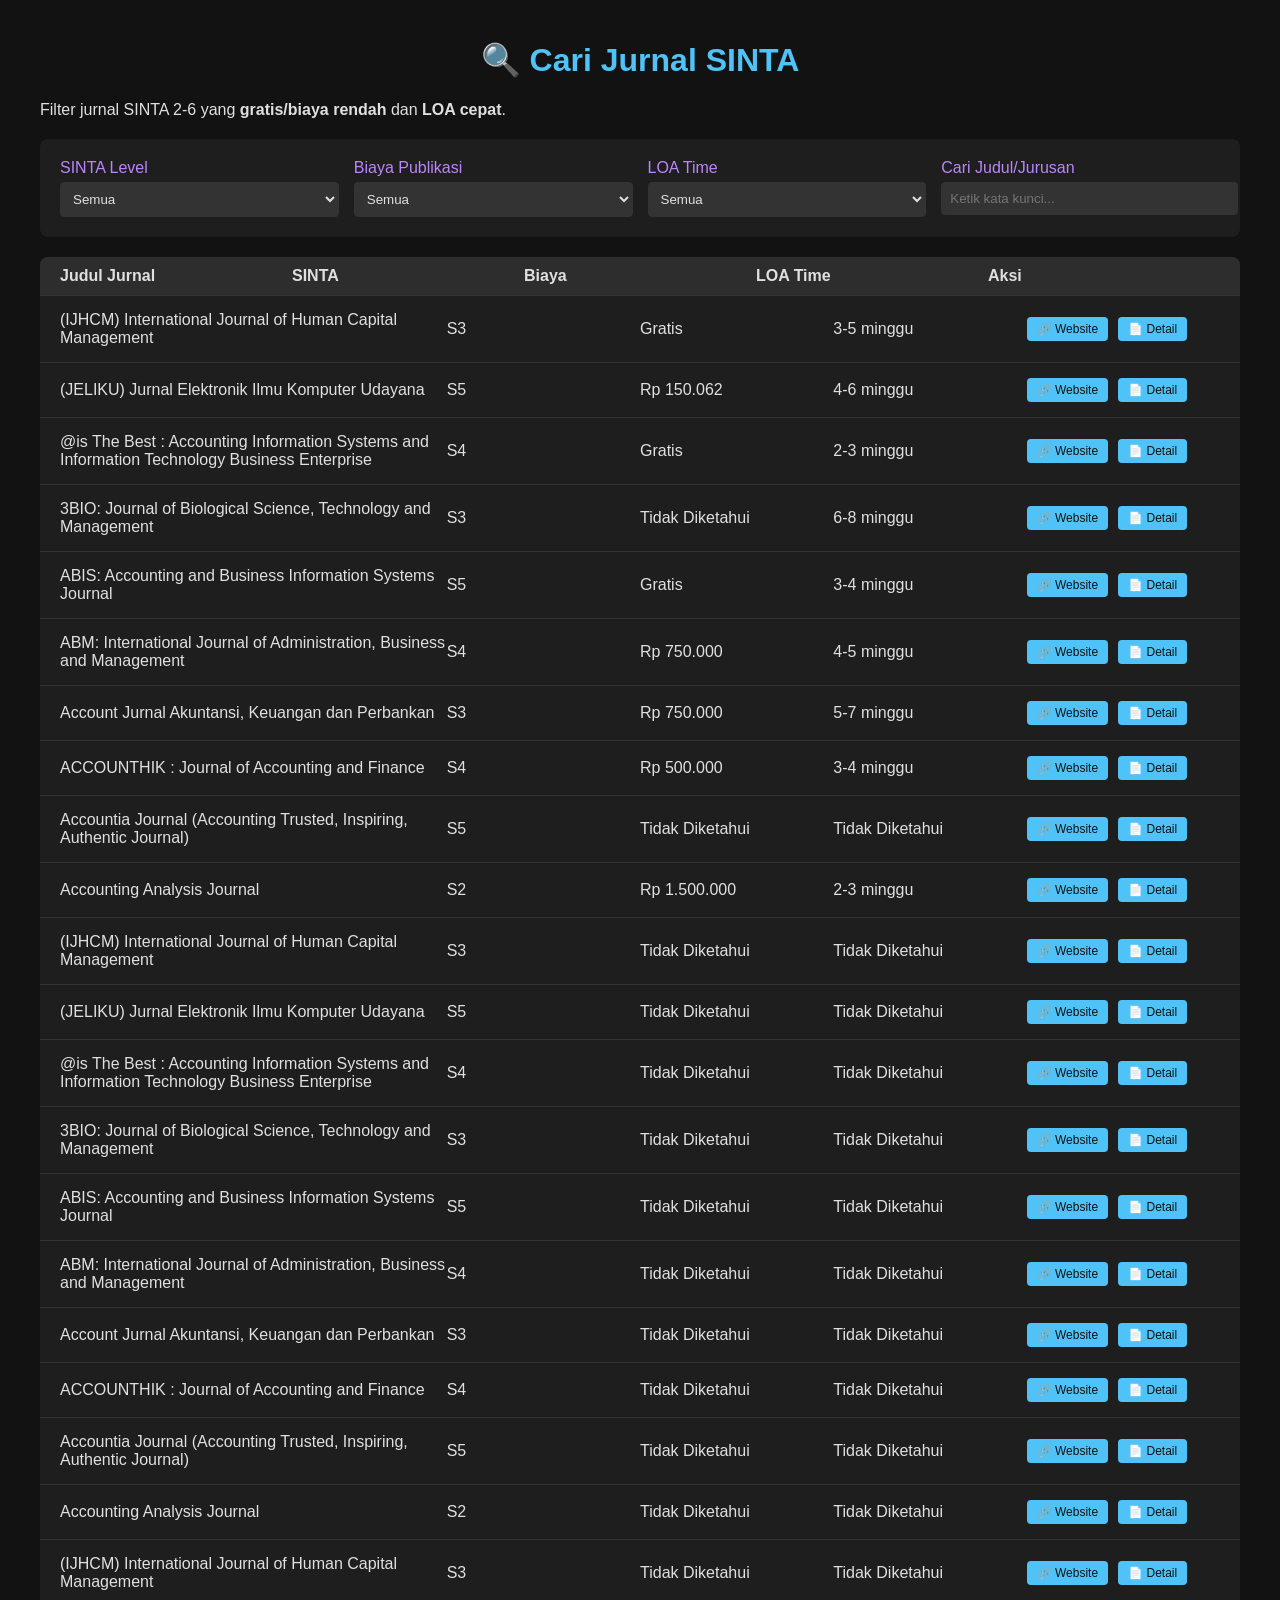
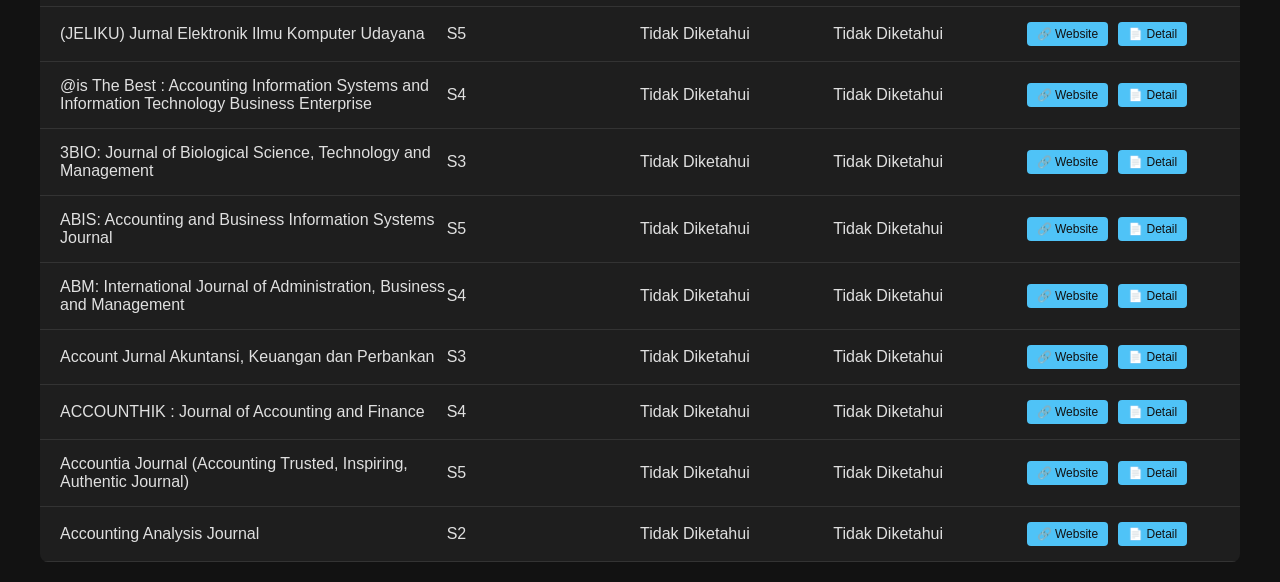
==== web/index.html @ e98270d3 "feat: initial commit sinta journal finder" ====
<!DOCTYPE html>
<html lang="en">
<head>
    <meta charset="UTF-8">
    <meta name="viewport" content="width=device-width, initial-scale=1.0">
    <title>SINTA Journal Finder</title>
    <link rel="stylesheet" href="style.css">
</head>
<body>
    <div class="container">
        <h1>🔍 Cari Jurnal SINTA</h1>
        <p>Filter jurnal SINTA 2-6 yang <strong>gratis/biaya rendah</strong> dan <strong>LOA cepat</strong>.</p>

        <div class="filters">
            <div class="filter-group">
                <label for="sinta-level">SINTA Level</label>
                <select id="sinta-level">
                    <option value="all">Semua</option>
                    <option value="S1">S1</option>
                    <option value="S2">S2</option>
                    <option value="S3">S3</option>
                    <option value="S4">S4</option>
                    <option value="S5">S5</option>
                    <option value="S6">S6</option>
                </select>
            </div>
            
            <div class="filter-group">
                <label for="apc">Biaya Publikasi</label>
                <select id="apc">
                    <option value="all">Semua</option>
                    <option value="Gratis">Gratis</option>
                    <option value="Rp 0 - Rp 500.000">Rp 0 - Rp 500.000</option>
                    <option value="Rp 500.000 - Rp 1.000.000">Rp 500.000 - Rp 1.000.000</option>
                </select>
            </div>
            
            <div class="filter-group">
                <label for="loa-time">LOA Time</label>
                <select id="loa-time">
                    <option value="all">Semua</option>
                    <option value="1-2 minggu">1-2 minggu</option>
                    <option value="2-4 minggu">2-4 minggu</option>
                    <option value="4-6 minggu">4-6 minggu</option>
                    <option value="6+ minggu">6+ minggu</option>
                </select>
            </div>
            
            <div class="filter-group">
                <label for="search">Cari Judul/Jurusan</label>
                <input type="text" id="search" placeholder="Ketik kata kunci...">
            </div>
        </div>

        <div class="results">
            <div class="result-header">
                <span>Judul Jurnal</span>
                <span>SINTA</span>
                <span>Biaya</span>
                <span>LOA Time</span>
                <span>Aksi</span>
            </div>
            <div id="journal-list"></div>
        </div>
    </div>

    <script src="script.js"></script>
</body>
</html>
---- web/style.css ----
/* Dark Theme */
body {
    font-family: 'Segoe UI', Tahoma, Geneva, Verdana, sans-serif;
    background-color: #121212;
    color: #e0e0e0;
    margin: 0;
    padding: 0;
}

.container {
    max-width: 1200px;
    margin: 0 auto;
    padding: 20px;
}

h1 {
    color: #4fc3f7;
    text-align: center;
}

.filters {
    display: flex;
    flex-wrap: wrap;
    gap: 15px;
    margin: 20px 0;
    background-color: #1e1e1e;
    padding: 20px;
    border-radius: 8px;
}

.filter-group {
    flex: 1;
    min-width: 200px;
}

.filter-group label {
    display: block;
    margin-bottom: 5px;
    color: #bb86fc;
}

.filter-group select, .filter-group input {
    width: 100%;
    padding: 8px;
    border-radius: 4px;
    border: 1px solid #333;
    background-color: #333;
    color: #e0e0e0;
}

.results {
    background-color: #1e1e1e;
    border-radius: 8px;
    overflow: hidden;
}

.result-header {
    display: flex;
    padding: 10px 20px;
    background-color: #2d2d2d;
    font-weight: bold;
    border-bottom: 1px solid #333;
}

.result-header span {
    flex: 1;
}

.journal-item {
    display: flex;
    padding: 15px 20px;
    border-bottom: 1px solid #333;
    align-items: center;
}

.journal-item:hover {
    background-color: #2d2d2d;
}

.journal-title {
    flex: 2;
    font-weight: 500;
}

.journal-sinta, .journal-apc, .journal-loa {
    flex: 1;
}

.journal-actions {
    flex: 1;
    display: flex;
    gap: 10px;
}

.btn {
    padding: 5px 10px;
    background-color: #4fc3f7;
    color: #121212;
    text-decoration: none;
    border-radius: 4px;
    font-size: 12px;
}

.btn:hover {
    background-color: #81d4fa;
}
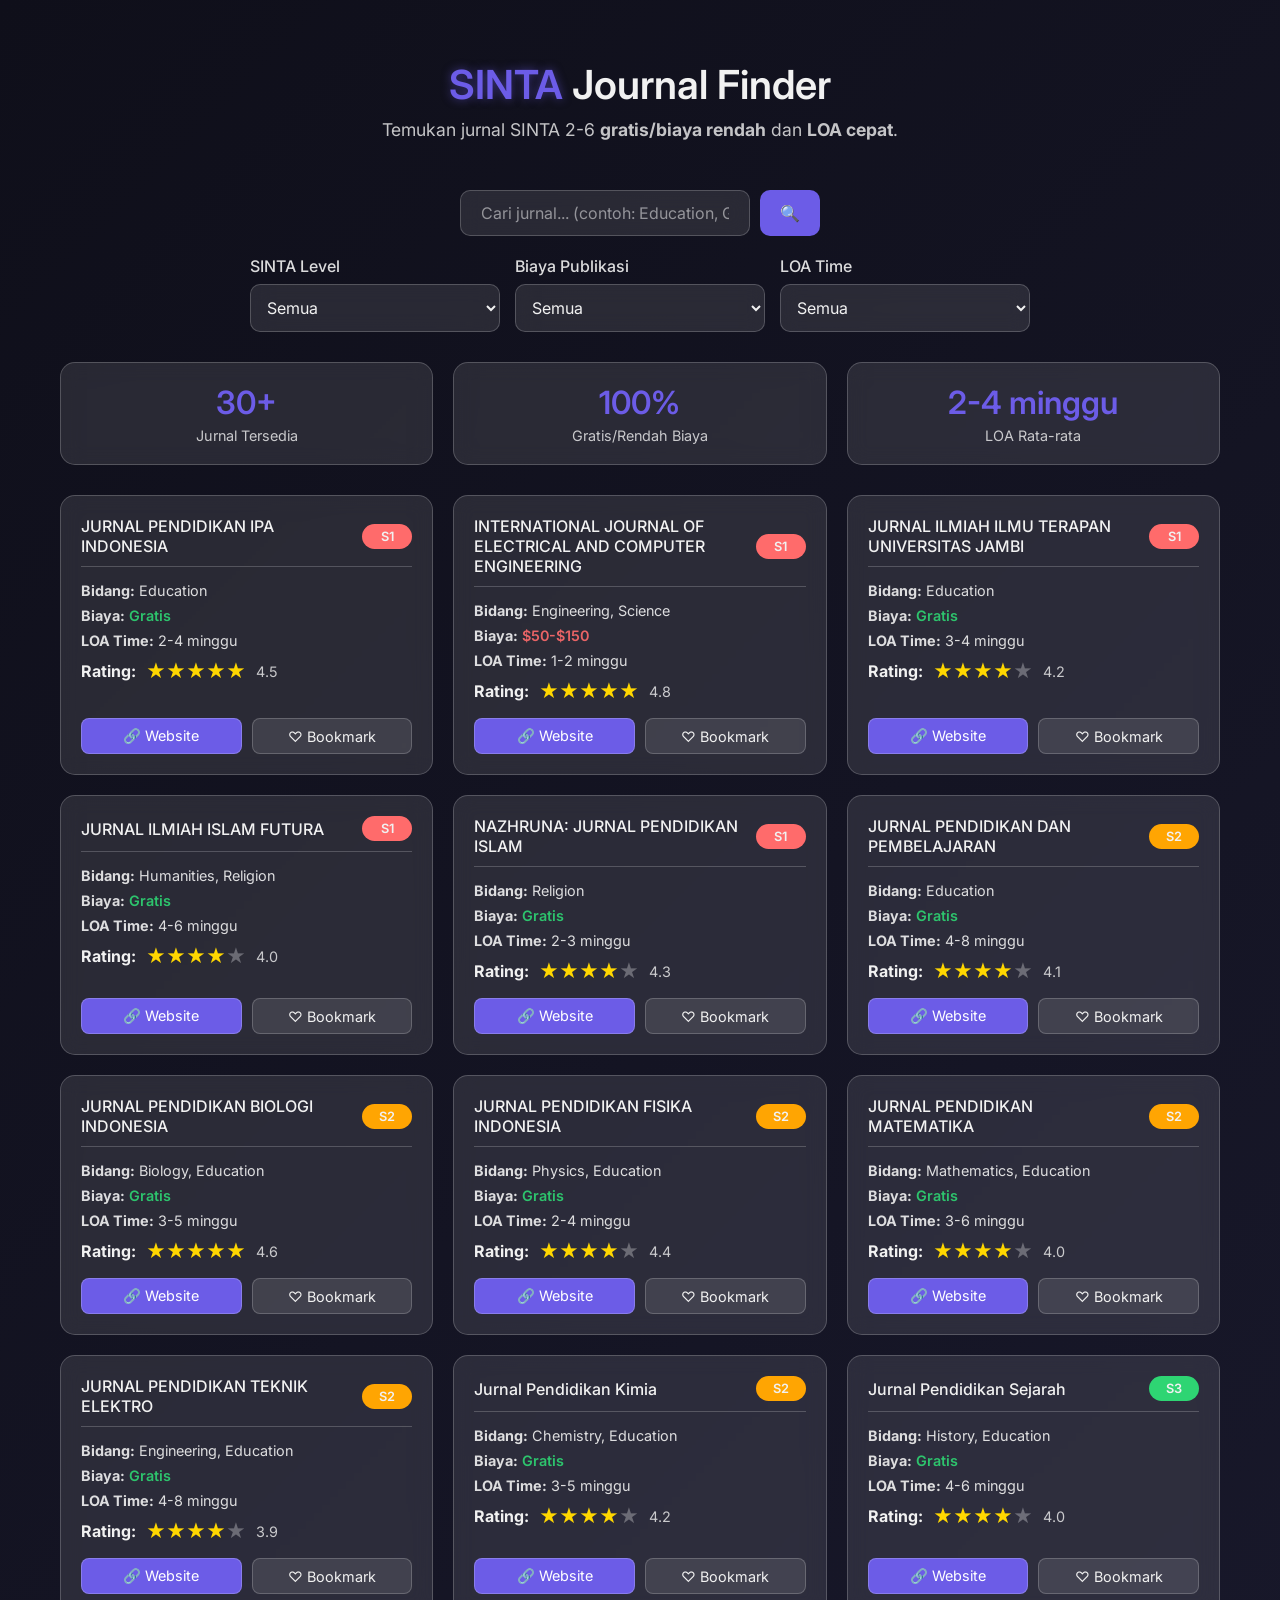
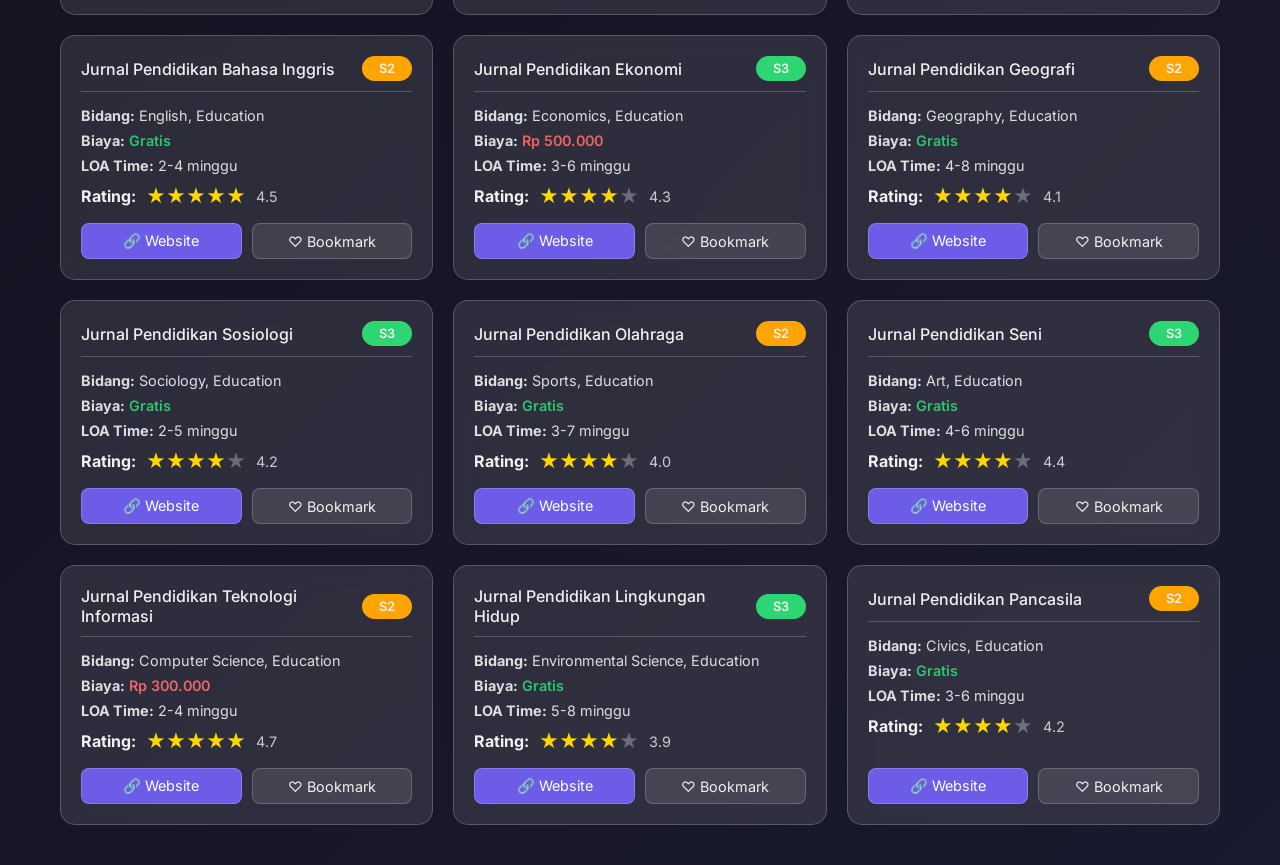
==== commit 6638ee64: "feat: tambah fitur bookmark, rating, dan 20 jurnal baru" ====
--- a/web/index.html
+++ b/web/index.html
@@ -4,64 +4,75 @@
     <meta charset="UTF-8">
     <meta name="viewport" content="width=device-width, initial-scale=1.0">
     <title>SINTA Journal Finder</title>
+    <link rel="stylesheet" href="https://fonts.googleapis.com/css2?family=Inter:wght@300;400;500;600&display=swap">
     <link rel="stylesheet" href="style.css">
 </head>
 <body>
     <div class="container">
-        <h1>🔍 Cari Jurnal SINTA</h1>
-        <p>Filter jurnal SINTA 2-6 yang <strong>gratis/biaya rendah</strong> dan <strong>LOA cepat</strong>.</p>
+        <header>
+            <h1><span class="highlight">SINTA</span> Journal Finder</h1>
+            <p>Temukan jurnal SINTA 2-6 <strong>gratis/biaya rendah</strong> dan <strong>LOA cepat</strong>.</p>
+        </header>
 
-        <div class="filters">
-            <div class="filter-group">
-                <label for="sinta-level">SINTA Level</label>
-                <select id="sinta-level">
-                    <option value="all">Semua</option>
-                    <option value="S1">S1</option>
-                    <option value="S2">S2</option>
-                    <option value="S3">S3</option>
-                    <option value="S4">S4</option>
-                    <option value="S5">S5</option>
-                    <option value="S6">S6</option>
-                </select>
+        <div class="search-filter">
+            <div class="search-box">
+                <input type="text" id="search" placeholder="Cari jurnal... (contoh: Education, Gratis)" />
+                <button id="search-btn">🔍</button>
             </div>
             
-            <div class="filter-group">
-                <label for="apc">Biaya Publikasi</label>
-                <select id="apc">
-                    <option value="all">Semua</option>
-                    <option value="Gratis">Gratis</option>
-                    <option value="Rp 0 - Rp 500.000">Rp 0 - Rp 500.000</option>
-                    <option value="Rp 500.000 - Rp 1.000.000">Rp 500.000 - Rp 1.000.000</option>
-                </select>
-            </div>
-            
-            <div class="filter-group">
-                <label for="loa-time">LOA Time</label>
-                <select id="loa-time">
-                    <option value="all">Semua</option>
-                    <option value="1-2 minggu">1-2 minggu</option>
-                    <option value="2-4 minggu">2-4 minggu</option>
-                    <option value="4-6 minggu">4-6 minggu</option>
-                    <option value="6+ minggu">6+ minggu</option>
-                </select>
-            </div>
-            
-            <div class="filter-group">
-                <label for="search">Cari Judul/Jurusan</label>
-                <input type="text" id="search" placeholder="Ketik kata kunci...">
+            <div class="filters">
+                <div class="filter-group">
+                    <label for="sinta-level">SINTA Level</label>
+                    <select id="sinta-level">
+                        <option value="all">Semua</option>
+                        <option value="S1">S1</option>
+                        <option value="S2">S2</option>
+                        <option value="S3">S3</option>
+                        <option value="S4">S4</option>
+                        <option value="S5">S5</option>
+                        <option value="S6">S6</option>
+                    </select>
+                </div>
+                
+                <div class="filter-group">
+                    <label for="apc">Biaya Publikasi</label>
+                    <select id="apc">
+                        <option value="all">Semua</option>
+                        <option value="Gratis">Gratis</option>
+                        <option value="Rp 0 - Rp 500.000">Rp 0 - Rp 500.000</option>
+                        <option value="Rp 500.000 - Rp 1.500.000">Rp 500.000 - Rp 1.500.000</option>
+                    </select>
+                </div>
+                
+                <div class="filter-group">
+                    <label for="loa-time">LOA Time</label>
+                    <select id="loa-time">
+                        <option value="all">Semua</option>
+                        <option value="1-2 minggu">1-2 minggu</option>
+                        <option value="2-4 minggu">2-4 minggu</option>
+                        <option value="4-6 minggu">4-6 minggu</option>
+                        <option value="6+ minggu">6+ minggu</option>
+                    </select>
+                </div>
             </div>
         </div>
 
-        <div class="results">
-            <div class="result-header">
-                <span>Judul Jurnal</span>
-                <span>SINTA</span>
-                <span>Biaya</span>
-                <span>LOA Time</span>
-                <span>Aksi</span>
+        <div class="stats">
+            <div class="stat-card">
+                <div class="stat-value">30+</div>
+                <div class="stat-label">Jurnal Tersedia</div>
             </div>
-            <div id="journal-list"></div>
+            <div class="stat-card">
+                <div class="stat-value">100%</div>
+                <div class="stat-label">Gratis/Rendah Biaya</div>
+            </div>
+            <div class="stat-card">
+                <div class="stat-value">2-4 minggu</div>
+                <div class="stat-label">LOA Rata-rata</div>
+            </div>
         </div>
+
+        <div class="journal-grid" id="journal-list"></div>
     </div>
 
     <script src="script.js"></script>
--- a/web/style.css
+++ b/web/style.css
@@ -1,10 +1,29 @@
-/* Dark Theme */
-body {
-    font-family: 'Segoe UI', Tahoma, Geneva, Verdana, sans-serif;
-    background-color: #121212;
-    color: #e0e0e0;
+/* Base Styles */
+:root {
+    --primary: #6c5ce7;
+    --primary-dark: #5649c0;
+    --secondary: #a29bfe;
+    --dark: #1a1a2e;
+    --darker: #16213e;
+    --light: #f1f1f1;
+    --glass: rgba(255, 255, 255, 0.1);
+    --glass-border: rgba(255, 255, 255, 0.2);
+    --shadow: 0 8px 32px rgba(0, 0, 0, 0.3);
+    --font: 'Inter', sans-serif;
+}
+
+* {
     margin: 0;
     padding: 0;
+    box-sizing: border-box;
+    font-family: var(--font);
+}
+
+body {
+    background: linear-gradient(135deg, #0f0f1a 0%, #1a1a2e 100%);
+    color: var(--light);
+    min-height: 100vh;
+    padding: 20px;
 }
 
 .container {
@@ -13,94 +32,328 @@
     padding: 20px;
 }
 
-h1 {
-    color: #4fc3f7;
+/* Header */
+header {
     text-align: center;
+    margin-bottom: 30px;
+    padding: 20px 0;
+}
+
+header h1 {
+    font-size: 2.5rem;
+    font-weight: 600;
+    margin-bottom: 10px;
+}
+
+header .highlight {
+    color: var(--primary);
+    text-shadow: 0 0 10px rgba(108, 92, 231, 0.5);
+}
+
+header p {
+    font-size: 1.1rem;
+    opacity: 0.8;
+    max-width: 600px;
+    margin: 0 auto;
+}
+
+/* Search & Filters */
+.search-filter {
+    display: flex;
+    flex-direction: column;
+    gap: 20px;
+    margin-bottom: 30px;
+}
+
+.search-box {
+    display: flex;
+    gap: 10px;
+    max-width: 600px;
+    margin: 0 auto;
+}
+
+.search-box input {
+    flex: 1;
+    padding: 12px 20px;
+    border: none;
+    border-radius: 10px;
+    background: var(--glass);
+    backdrop-filter: blur(10px);
+    color: var(--light);
+    font-size: 1rem;
+    outline: none;
+    border: 1px solid var(--glass-border);
+}
+
+.search-box input::placeholder {
+    color: rgba(255, 255, 255, 0.5);
+}
+
+.search-box button {
+    padding: 12px 20px;
+    border: none;
+    border-radius: 10px;
+    background: var(--primary);
+    color: white;
+    cursor: pointer;
+    font-size: 1rem;
+    transition: all 0.3s;
+}
+
+.search-box button:hover {
+    background: var(--primary-dark);
+    transform: translateY(-2px);
 }
 
 .filters {
     display: flex;
     flex-wrap: wrap;
     gap: 15px;
-    margin: 20px 0;
-    background-color: #1e1e1e;
-    padding: 20px;
-    border-radius: 8px;
+    justify-content: center;
 }
 
 .filter-group {
     flex: 1;
     min-width: 200px;
+    max-width: 250px;
 }
 
 .filter-group label {
     display: block;
+    margin-bottom: 8px;
+    font-weight: 500;
+    color: var(--light);
+    opacity: 0.9;
+}
+
+.filter-group select {
+    width: 100%;
+    padding: 12px;
+    border-radius: 10px;
+    border: 1px solid var(--glass-border);
+    background: var(--glass);
+    color: var(--light);
+    font-size: 1rem;
+    outline: none;
+    backdrop-filter: blur(10px);
+    cursor: pointer;
+    transition: all 0.3s;
+}
+
+.filter-group select:hover {
+    border-color: var(--primary);
+}
+
+/* Stats */
+.stats {
+    display: flex;
+    justify-content: center;
+    gap: 20px;
+    margin-bottom: 30px;
+    flex-wrap: wrap;
+}
+
+.stat-card {
+    background: var(--glass);
+    backdrop-filter: blur(10px);
+    border-radius: 15px;
+    padding: 20px;
+    text-align: center;
+    flex: 1;
+    min-width: 150px;
+    border: 1px solid var(--glass-border);
+    transition: all 0.3s;
+}
+
+.stat-card:hover {
+    transform: translateY(-5px);
+    box-shadow: var(--shadow);
+}
+
+.stat-value {
+    font-size: 2rem;
+    font-weight: 600;
+    color: var(--primary);
     margin-bottom: 5px;
-    color: #bb86fc;
-}
-
-.filter-group select, .filter-group input {
-    width: 100%;
-    padding: 8px;
-    border-radius: 4px;
-    border: 1px solid #333;
-    background-color: #333;
-    color: #e0e0e0;
-}
-
-.results {
-    background-color: #1e1e1e;
+}
+
+.stat-label {
+    font-size: 0.9rem;
+    opacity: 0.8;
+}
+
+/* Journal Grid */
+.journal-grid {
+    display: grid;
+    grid-template-columns: repeat(auto-fill, minmax(300px, 1fr));
+    gap: 20px;
+    margin-top: 20px;
+}
+/* Journal Card */
+.journal-card {
+    background: var(--glass);
+    backdrop-filter: blur(10px);
+    border-radius: 15px;
+    padding: 20px;
+    border: 1px solid var(--glass-border);
+    transition: all 0.3s;
+    display: flex;
+    flex-direction: column;
+    position: relative;
+}
+
+.journal-card:hover {
+    transform: translateY(-5px);
+    box-shadow: var(--shadow);
+    border-color: var(--primary);
+}
+
+.journal-header {
+    display: flex;
+    justify-content: space-between;
+    align-items: center;
+    margin-bottom: 15px;
+    border-bottom: 1px solid var(--glass-border);
+    padding-bottom: 10px;
+}
+
+.journal-header h3 {
+    font-size: 1rem;
+    font-weight: 500;
+    flex: 1;
+    margin-right: 10px;
+}
+
+.sinta-badge {
+    padding: 5px 10px;
+    border-radius: 20px;
+    font-size: 0.8rem;
+    font-weight: 600;
+    text-align: center;
+    min-width: 50px;
+}
+
+.sinta-S1 { background: #ff6b6b; }
+.sinta-S2 { background: #ffa502; }
+.sinta-S3 { background: #2ed573; }
+.sinta-S4 { background: #1e90ff; }
+.sinta-S5 { background: #a55eea; }
+.sinta-S6 { background: #fd79a8; }
+
+.journal-body {
+    flex: 1;
+    margin-bottom: 15px;
+}
+
+.journal-body p {
+    margin-bottom: 8px;
+    font-size: 0.9rem;
+    opacity: 0.9;
+}
+
+.apc-free {
+    color: #2ed573;
+    font-weight: 600;
+}
+
+.apc-paid {
+    color: #ff6b6b;
+    font-weight: 600;
+}
+
+/* Rating */
+.rating-container {
+    display: flex;
+    align-items: center;
+    margin-top: 10px;
+}
+
+.stars {
+    display: inline-flex;
+    margin: 0 10px;
+    cursor: pointer;
+}
+
+.star {
+    font-size: 1.2rem;
+    color: rgba(255, 255, 255, 0.3);
+    transition: color 0.2s;
+}
+
+.star.filled {
+    color: #ffd700;
+}
+
+.star:hover {
+    color: #ffd700;
+}
+
+.rating-value {
+    font-size: 0.9rem;
+    opacity: 0.8;
+}
+
+/* Bookmark */
+.journal-footer {
+    display: flex;
+    gap: 10px;
+    margin-top: auto;
+}
+
+.btn {
+    flex: 1;
+    padding: 8px 12px;
     border-radius: 8px;
-    overflow: hidden;
-}
-
-.result-header {
-    display: flex;
-    padding: 10px 20px;
-    background-color: #2d2d2d;
-    font-weight: bold;
-    border-bottom: 1px solid #333;
-}
-
-.result-header span {
-    flex: 1;
-}
-
-.journal-item {
-    display: flex;
-    padding: 15px 20px;
-    border-bottom: 1px solid #333;
+    text-align: center;
+    text-decoration: none;
+    font-size: 0.9rem;
+    transition: all 0.3s;
+    cursor: pointer;
+    border: 1px solid var(--glass-border);
+}
+
+.btn:hover {
+    transform: translateY(-2px);
+}
+
+.btn:first-child {
+    background: var(--primary);
+    color: white;
+}
+
+.favorite {
+    background: rgba(255, 255, 255, 0.1);
+    color: var(--light);
+    display: flex;
     align-items: center;
-}
-
-.journal-item:hover {
-    background-color: #2d2d2d;
-}
-
-.journal-title {
-    flex: 2;
-    font-weight: 500;
-}
-
-.journal-sinta, .journal-apc, .journal-loa {
-    flex: 1;
-}
-
-.journal-actions {
-    flex: 1;
-    display: flex;
-    gap: 10px;
-}
-
-.btn {
-    padding: 5px 10px;
-    background-color: #4fc3f7;
-    color: #121212;
-    text-decoration: none;
-    border-radius: 4px;
-    font-size: 12px;
-}
-
-.btn:hover {
-    background-color: #81d4fa;
+    justify-content: center;
+    gap: 5px;
+}
+
+.favorite.bookmarked {
+    background: #ff6b6b;
+    color: white;
+}
+
+.favorite:hover {
+    background: rgba(255, 107, 107, 0.3);
+}
+
+.favorite.bookmarked:hover {
+    background: #ff5252;
+}
+
+/* Responsive */
+@media (max-width: 768px) {
+    .journal-grid {
+        grid-template-columns: 1fr;
+    }
+    
+    .filters {
+        flex-direction: column;
+    }
+    
+    .filter-group {
+        max-width: 100%;
+    }
 }
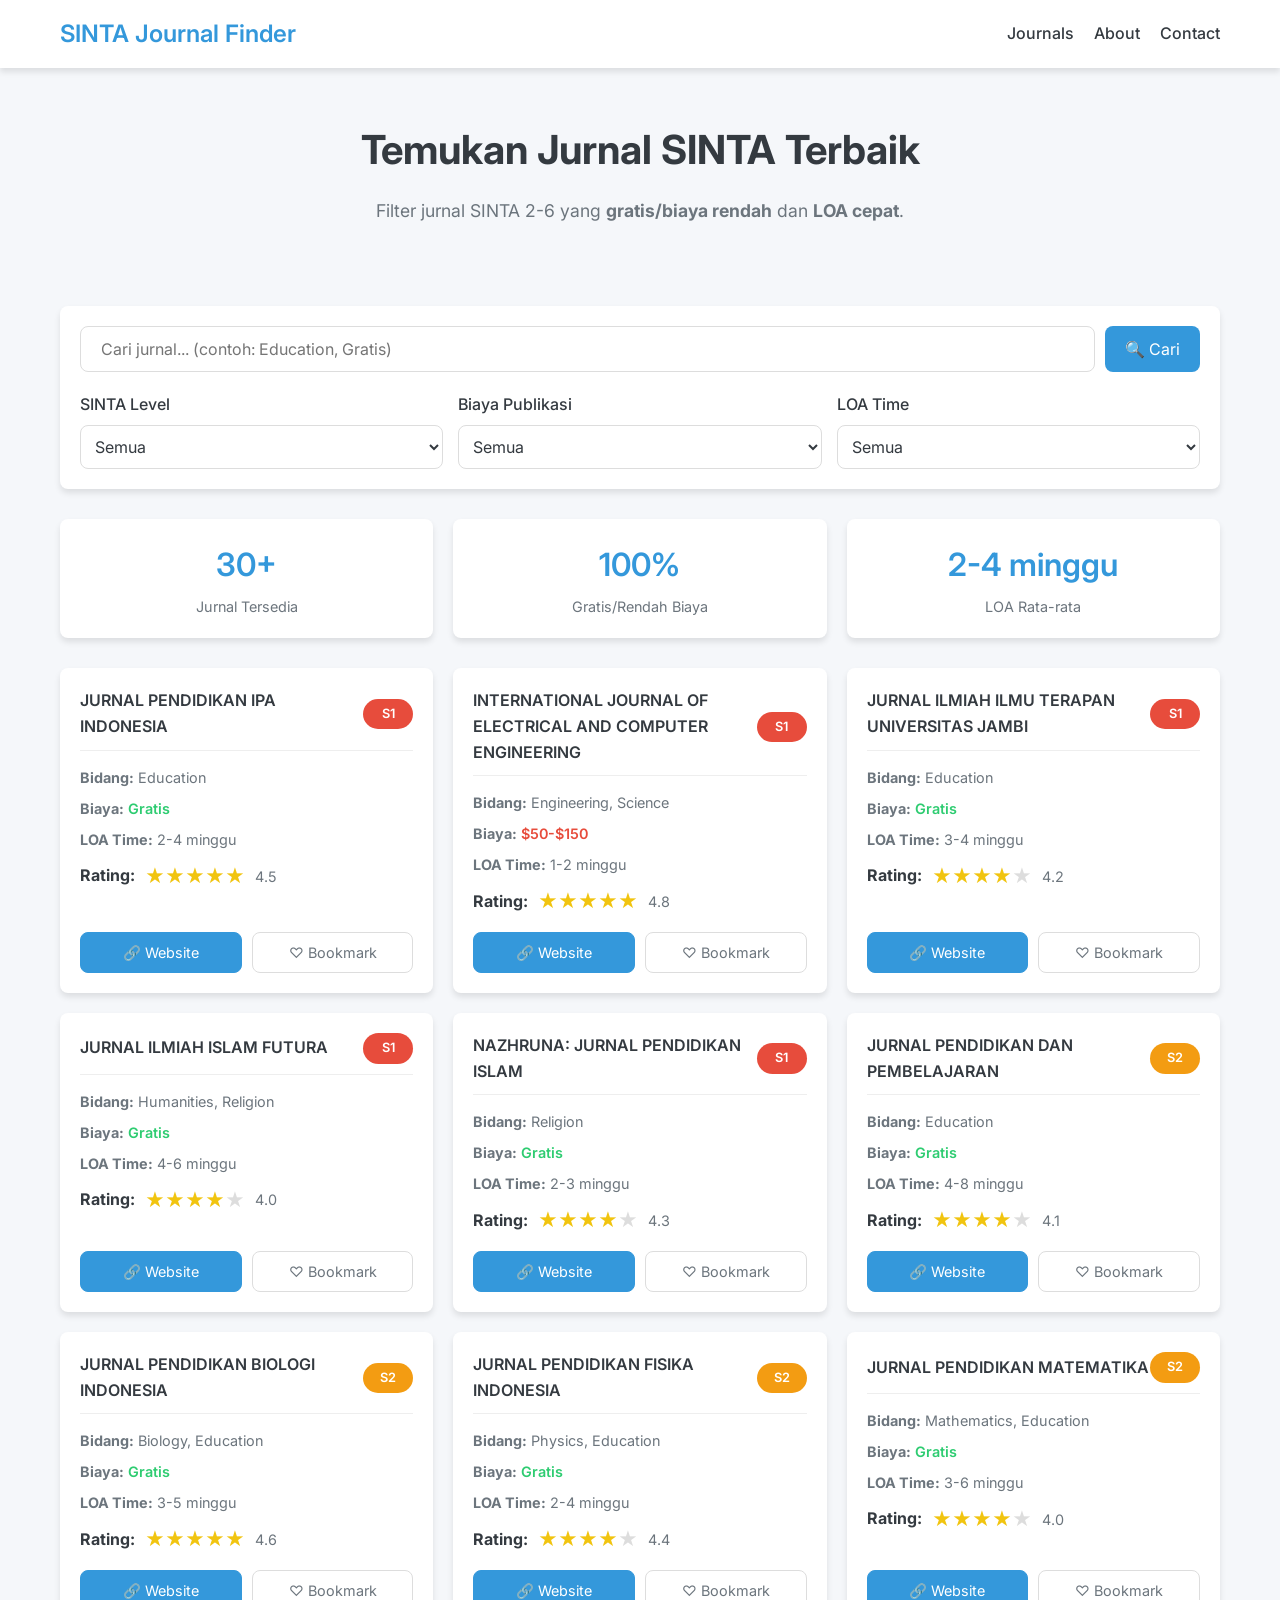
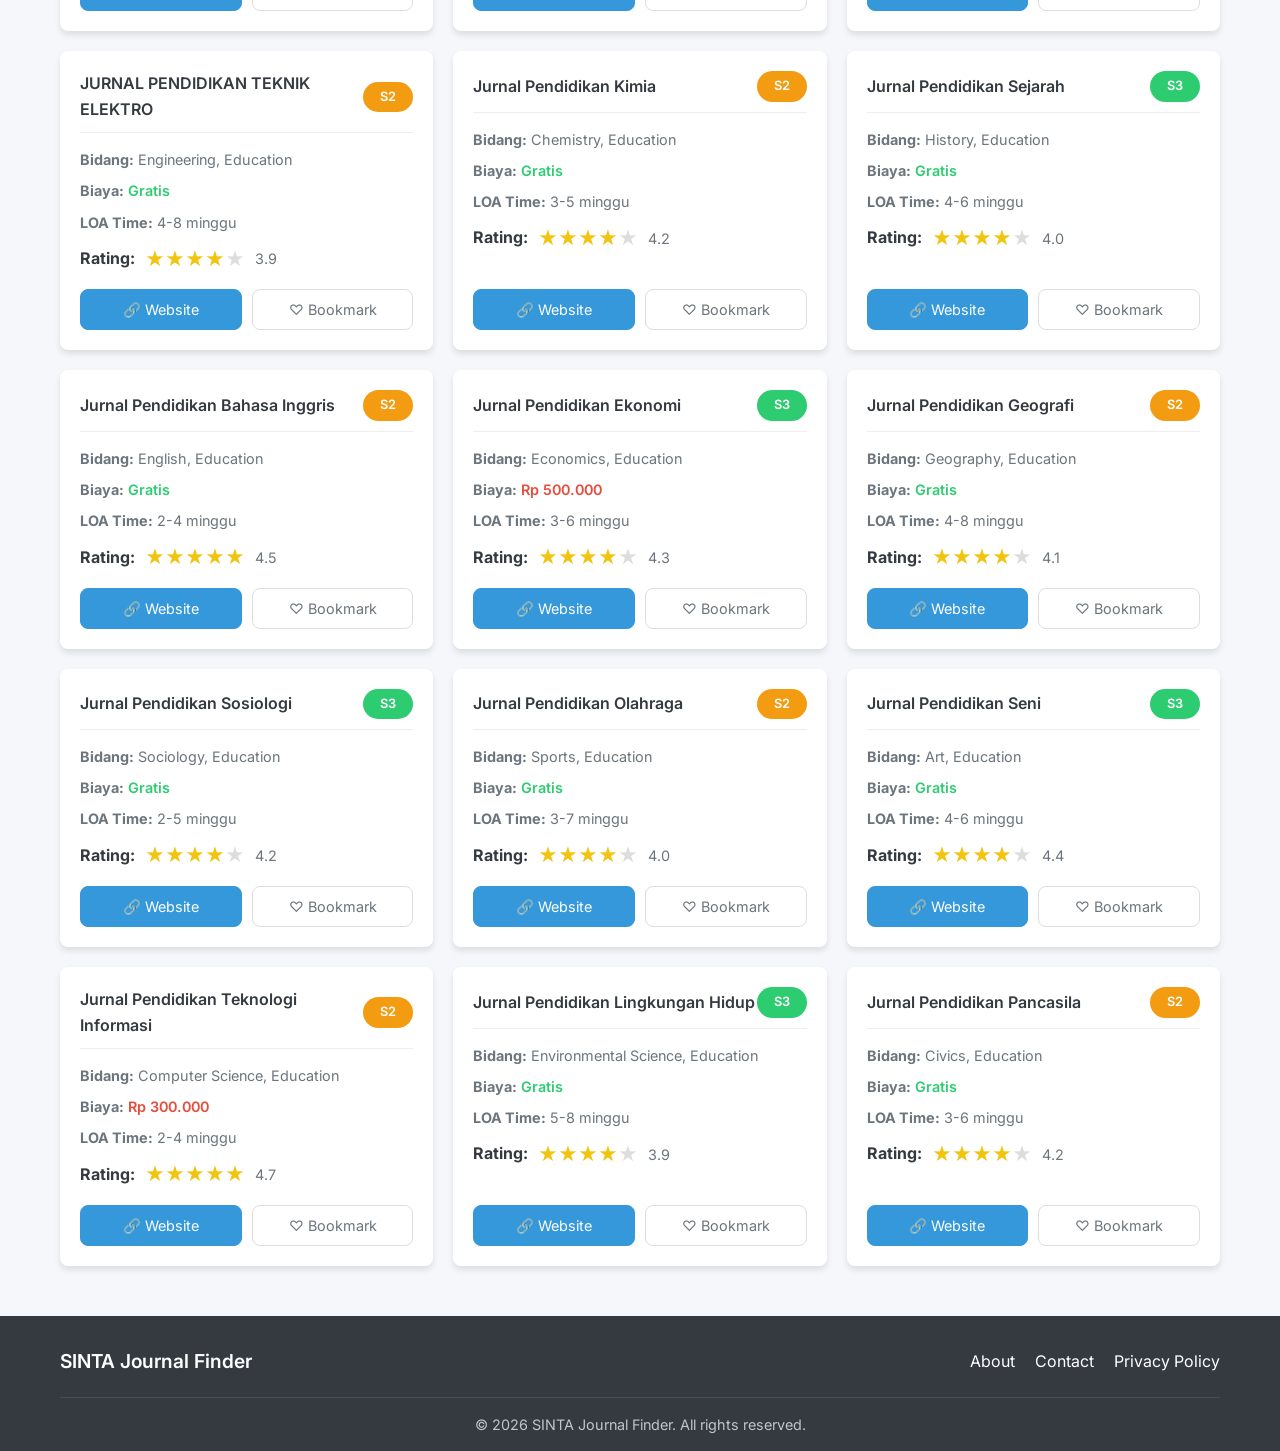
==== commit 08da4a42: "feat: redesign UI mirip CekJurnal.id (light theme + navbar sticky)" ====
--- a/web/index.html
+++ b/web/index.html
@@ -8,16 +8,27 @@
     <link rel="stylesheet" href="style.css">
 </head>
 <body>
+    <nav class="navbar">
+        <div class="container">
+            <a href="/" class="logo">SINTA Journal Finder</a>
+            <div class="nav-links">
+                <a href="/">Journals</a>
+                <a href="#">About</a>
+                <a href="#">Contact</a>
+            </div>
+        </div>
+    </nav>
+
     <div class="container">
-        <header>
-            <h1><span class="highlight">SINTA</span> Journal Finder</h1>
-            <p>Temukan jurnal SINTA 2-6 <strong>gratis/biaya rendah</strong> dan <strong>LOA cepat</strong>.</p>
+        <header class="hero">
+            <h1>Temukan Jurnal SINTA Terbaik</h1>
+            <p>Filter jurnal SINTA 2-6 yang <strong>gratis/biaya rendah</strong> dan <strong>LOA cepat</strong>.</p>
         </header>
 
         <div class="search-filter">
             <div class="search-box">
                 <input type="text" id="search" placeholder="Cari jurnal... (contoh: Education, Gratis)" />
-                <button id="search-btn">🔍</button>
+                <button id="search-btn">🔍 Cari</button>
             </div>
             
             <div class="filters">
@@ -75,6 +86,22 @@
         <div class="journal-grid" id="journal-list"></div>
     </div>
 
+    <footer class="footer">
+        <div class="container">
+            <div class="footer-content">
+                <div class="footer-logo">SINTA Journal Finder</div>
+                <div class="footer-links">
+                    <a href="#">About</a>
+                    <a href="#">Contact</a>
+                    <a href="#">Privacy Policy</a>
+                </div>
+            </div>
+            <div class="footer-bottom">
+                <p>© 2026 SINTA Journal Finder. All rights reserved.</p>
+            </div>
+        </div>
+    </footer>
+
     <script src="script.js"></script>
 </body>
 </html>
--- a/web/style.css
+++ b/web/style.css
@@ -1,14 +1,13 @@
 /* Base Styles */
 :root {
-    --primary: #6c5ce7;
-    --primary-dark: #5649c0;
-    --secondary: #a29bfe;
-    --dark: #1a1a2e;
-    --darker: #16213e;
-    --light: #f1f1f1;
-    --glass: rgba(255, 255, 255, 0.1);
-    --glass-border: rgba(255, 255, 255, 0.2);
-    --shadow: 0 8px 32px rgba(0, 0, 0, 0.3);
+    --primary: #3498db;
+    --primary-light: #5dade2;
+    --secondary: #f8f9fa;
+    --dark: #343a40;
+    --light: #f8f9fa;
+    --gray: #6c757d;
+    --shadow: 0 4px 6px rgba(0, 0, 0, 0.1);
+    --border-radius: 8px;
     --font: 'Inter', sans-serif;
 }
 
@@ -20,124 +19,143 @@
 }
 
 body {
-    background: linear-gradient(135deg, #0f0f1a 0%, #1a1a2e 100%);
-    color: var(--light);
-    min-height: 100vh;
-    padding: 20px;
+    background-color: #f5f7fa;
+    color: var(--dark);
+    line-height: 1.6;
 }
 
 .container {
     max-width: 1200px;
     margin: 0 auto;
-    padding: 20px;
-}
-
-/* Header */
-header {
+    padding: 0 20px;
+}
+
+/* Navbar */
+.navbar {
+    background-color: white;
+    box-shadow: var(--shadow);
+    padding: 15px 0;
+    position: sticky;
+    top: 0;
+    z-index: 100;
+}
+
+.navbar .container {
+    display: flex;
+    justify-content: space-between;
+    align-items: center;
+}
+
+.logo {
+    font-size: 1.5rem;
+    font-weight: 600;
+    color: var(--primary);
+    text-decoration: none;
+}
+
+.nav-links {
+    display: flex;
+    gap: 20px;
+}
+
+.nav-links a {
+    text-decoration: none;
+    color: var(--dark);
+    font-weight: 500;
+    transition: color 0.3s;
+}
+
+.nav-links a:hover {
+    color: var(--primary);
+}
+
+/* Hero Section */
+.hero {
     text-align: center;
+    padding: 50px 0;
     margin-bottom: 30px;
-    padding: 20px 0;
-}
-
-header h1 {
+}
+
+.hero h1 {
     font-size: 2.5rem;
-    font-weight: 600;
-    margin-bottom: 10px;
-}
-
-header .highlight {
-    color: var(--primary);
-    text-shadow: 0 0 10px rgba(108, 92, 231, 0.5);
-}
-
-header p {
+    margin-bottom: 15px;
+    color: var(--dark);
+}
+
+.hero p {
     font-size: 1.1rem;
-    opacity: 0.8;
+    color: var(--gray);
     max-width: 600px;
     margin: 0 auto;
 }
 
 /* Search & Filters */
 .search-filter {
-    display: flex;
-    flex-direction: column;
-    gap: 20px;
+    background-color: white;
+    padding: 20px;
+    border-radius: var(--border-radius);
+    box-shadow: var(--shadow);
     margin-bottom: 30px;
 }
 
 .search-box {
     display: flex;
     gap: 10px;
-    max-width: 600px;
-    margin: 0 auto;
+    margin-bottom: 20px;
 }
 
 .search-box input {
     flex: 1;
     padding: 12px 20px;
-    border: none;
-    border-radius: 10px;
-    background: var(--glass);
-    backdrop-filter: blur(10px);
-    color: var(--light);
+    border: 1px solid #ddd;
+    border-radius: var(--border-radius);
     font-size: 1rem;
     outline: none;
-    border: 1px solid var(--glass-border);
-}
-
-.search-box input::placeholder {
-    color: rgba(255, 255, 255, 0.5);
 }
 
 .search-box button {
     padding: 12px 20px;
     border: none;
-    border-radius: 10px;
+    border-radius: var(--border-radius);
     background: var(--primary);
     color: white;
     cursor: pointer;
     font-size: 1rem;
-    transition: all 0.3s;
+    transition: background 0.3s;
 }
 
 .search-box button:hover {
-    background: var(--primary-dark);
-    transform: translateY(-2px);
+    background: #2980b9;
 }
 
 .filters {
     display: flex;
     flex-wrap: wrap;
     gap: 15px;
-    justify-content: center;
 }
 
 .filter-group {
     flex: 1;
     min-width: 200px;
-    max-width: 250px;
 }
 
 .filter-group label {
     display: block;
     margin-bottom: 8px;
     font-weight: 500;
-    color: var(--light);
-    opacity: 0.9;
+    color: var(--dark);
 }
 
 .filter-group select {
     width: 100%;
-    padding: 12px;
-    border-radius: 10px;
-    border: 1px solid var(--glass-border);
-    background: var(--glass);
-    color: var(--light);
+    padding: 10px;
+    border-radius: var(--border-radius);
+    border: 1px solid #ddd;
+    background: white;
+    color: var(--dark);
     font-size: 1rem;
-    outline: none;
-    backdrop-filter: blur(10px);
     cursor: pointer;
-    transition: all 0.3s;
+    transition: border 0.3s;
 }
 
 .filter-group select:hover {
@@ -154,20 +172,18 @@
 }
 
 .stat-card {
-    background: var(--glass);
-    backdrop-filter: blur(10px);
-    border-radius: 15px;
+    background: white;
+    border-radius: var(--border-radius);
     padding: 20px;
     text-align: center;
     flex: 1;
     min-width: 150px;
-    border: 1px solid var(--glass-border);
-    transition: all 0.3s;
+    box-shadow: var(--shadow);
+    transition: transform 0.3s;
 }
 
 .stat-card:hover {
     transform: translateY(-5px);
-    box-shadow: var(--shadow);
 }
 
 .stat-value {
@@ -179,7 +195,7 @@
 
 .stat-label {
     font-size: 0.9rem;
-    opacity: 0.8;
+    color: var(--gray);
 }
 
 /* Journal Grid */
@@ -187,25 +203,22 @@
     display: grid;
     grid-template-columns: repeat(auto-fill, minmax(300px, 1fr));
     gap: 20px;
-    margin-top: 20px;
-}
-/* Journal Card */
+    margin-bottom: 50px;
+}
+
 .journal-card {
-    background: var(--glass);
-    backdrop-filter: blur(10px);
-    border-radius: 15px;
+    background: white;
+    border-radius: var(--border-radius);
     padding: 20px;
-    border: 1px solid var(--glass-border);
-    transition: all 0.3s;
+    box-shadow: var(--shadow);
+    transition: transform 0.3s, box-shadow 0.3s;
     display: flex;
     flex-direction: column;
-    position: relative;
 }
 
 .journal-card:hover {
     transform: translateY(-5px);
-    box-shadow: var(--shadow);
-    border-color: var(--primary);
+    box-shadow: 0 10px 20px rgba(0, 0, 0, 0.1);
 }
 
 .journal-header {
@@ -213,15 +226,15 @@
     justify-content: space-between;
     align-items: center;
     margin-bottom: 15px;
-    border-bottom: 1px solid var(--glass-border);
+    border-bottom: 1px solid #eee;
     padding-bottom: 10px;
 }
 
 .journal-header h3 {
     font-size: 1rem;
-    font-weight: 500;
-    flex: 1;
-    margin-right: 10px;
+    font-weight: 600;
+    flex: 1;
+    color: var(--dark);
 }
 
 .sinta-badge {
@@ -231,14 +244,15 @@
     font-weight: 600;
     text-align: center;
     min-width: 50px;
-}
-
-.sinta-S1 { background: #ff6b6b; }
-.sinta-S2 { background: #ffa502; }
-.sinta-S3 { background: #2ed573; }
-.sinta-S4 { background: #1e90ff; }
-.sinta-S5 { background: #a55eea; }
-.sinta-S6 { background: #fd79a8; }
+    color: white;
+}
+
+.sinta-S1 { background: #e74c3c; }
+.sinta-S2 { background: #f39c12; }
+.sinta-S3 { background: #2ecc71; }
+.sinta-S4 { background: #3498db; }
+.sinta-S5 { background: #9b59b6; }
+.sinta-S6 { background: #e91e63; }
 
 .journal-body {
     flex: 1;
@@ -248,16 +262,16 @@
 .journal-body p {
     margin-bottom: 8px;
     font-size: 0.9rem;
-    opacity: 0.9;
+    color: var(--gray);
 }
 
 .apc-free {
-    color: #2ed573;
+    color: #2ecc71;
     font-weight: 600;
 }
 
 .apc-paid {
-    color: #ff6b6b;
+    color: #e74c3c;
     font-weight: 600;
 }
 
@@ -276,21 +290,17 @@
 
 .star {
     font-size: 1.2rem;
-    color: rgba(255, 255, 255, 0.3);
+    color: #ddd;
     transition: color 0.2s;
 }
 
 .star.filled {
-    color: #ffd700;
-}
-
-.star:hover {
-    color: #ffd700;
+    color: #f1c40f;
 }
 
 .rating-value {
     font-size: 0.9rem;
-    opacity: 0.8;
+    color: var(--gray);
 }
 
 /* Bookmark */
@@ -303,13 +313,13 @@
 .btn {
     flex: 1;
     padding: 8px 12px;
-    border-radius: 8px;
+    border-radius: var(--border-radius);
     text-align: center;
     text-decoration: none;
     font-size: 0.9rem;
     transition: all 0.3s;
     cursor: pointer;
-    border: 1px solid var(--glass-border);
+    border: 1px solid #ddd;
 }
 
 .btn:hover {
@@ -319,11 +329,12 @@
 .btn:first-child {
     background: var(--primary);
     color: white;
+    border-color: var(--primary);
 }
 
 .favorite {
-    background: rgba(255, 255, 255, 0.1);
-    color: var(--light);
+    background: white;
+    color: var(--gray);
     display: flex;
     align-items: center;
     justify-content: center;
@@ -331,16 +342,61 @@
 }
 
 .favorite.bookmarked {
-    background: #ff6b6b;
-    color: white;
+    background: #e74c3c;
+    color: white;
+    border-color: #e74c3c;
 }
 
 .favorite:hover {
-    background: rgba(255, 107, 107, 0.3);
+    background: #fadbd8;
 }
 
 .favorite.bookmarked:hover {
-    background: #ff5252;
+    background: #c0392b;
+}
+
+/* Footer */
+.footer {
+    background: var(--dark);
+    color: white;
+    padding: 30px 0 15px;
+}
+
+.footer-content {
+    display: flex;
+    justify-content: space-between;
+    align-items: center;
+    margin-bottom: 20px;
+    flex-wrap: wrap;
+    gap: 20px;
+}
+
+.footer-logo {
+    font-size: 1.2rem;
+    font-weight: 600;
+}
+
+.footer-links {
+    display: flex;
+    gap: 20px;
+}
+
+.footer-links a {
+    color: white;
+    text-decoration: none;
+    transition: color 0.3s;
+}
+
+.footer-links a:hover {
+    color: var(--primary-light);
+}
+
+.footer-bottom {
+    text-align: center;
+    padding-top: 15px;
+    border-top: 1px solid rgba(255, 255, 255, 0.1);
+    font-size: 0.9rem;
+    color: rgba(255, 255, 255, 0.7);
 }
 
 /* Responsive */
@@ -356,4 +412,14 @@
     .filter-group {
         max-width: 100%;
     }
+    
+    .navbar .container {
+        flex-direction: column;
+        gap: 10px;
+    }
+    
+    .footer-content {
+        flex-direction: column;
+        text-align: center;
+    }
 }
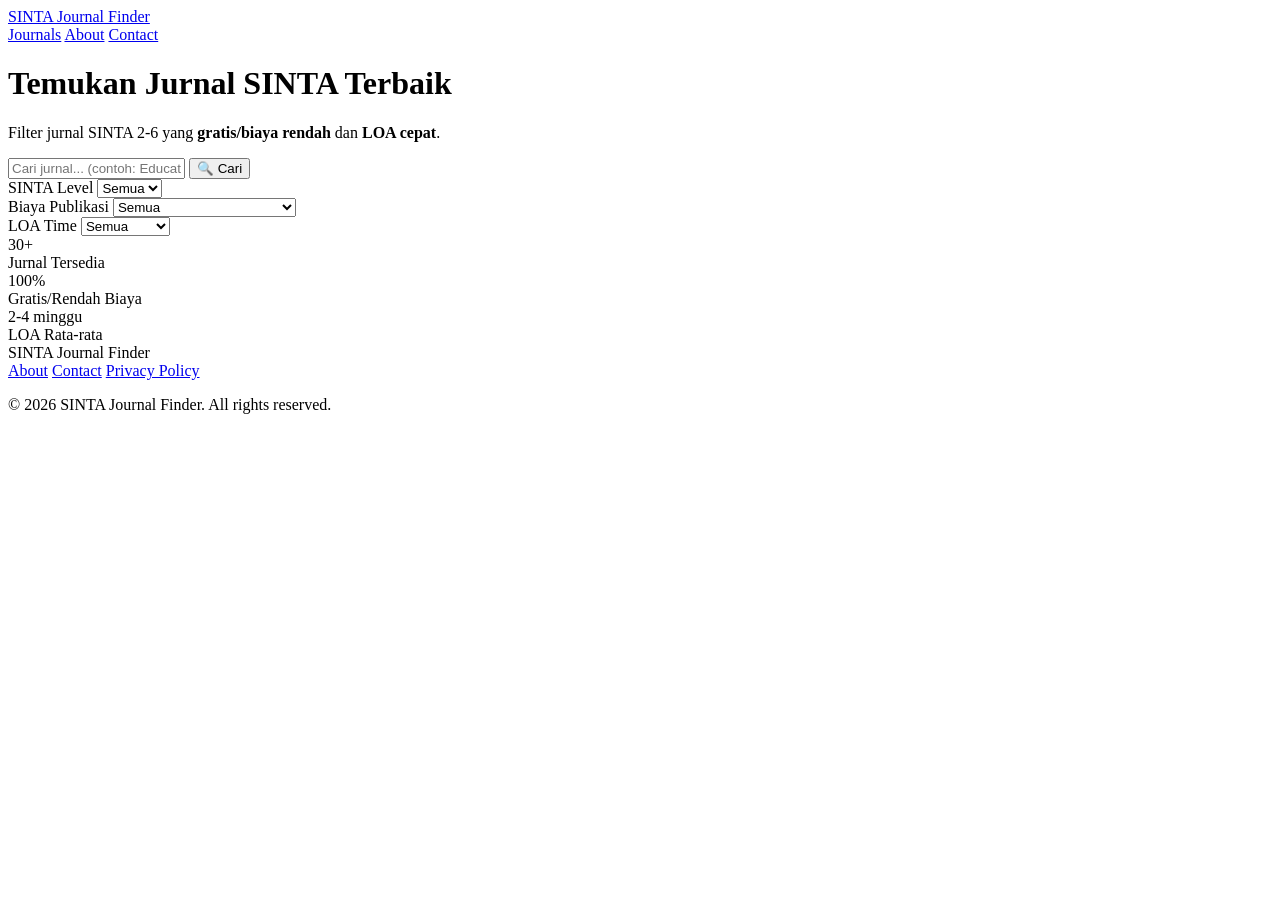
==== commit 7ec15cfe: "fix: ubah path CSS/JS jadi absolut untuk Vercel" ====
--- a/web/index.html
+++ b/web/index.html
@@ -5,7 +5,7 @@
     <meta name="viewport" content="width=device-width, initial-scale=1.0">
     <title>SINTA Journal Finder</title>
     <link rel="stylesheet" href="https://fonts.googleapis.com/css2?family=Inter:wght@300;400;500;600&display=swap">
-    <link rel="stylesheet" href="style.css">
+    <link rel="stylesheet" href="/style.css">
 </head>
 <body>
     <nav class="navbar">
@@ -102,6 +102,6 @@
         </div>
     </footer>
 
-    <script src="script.js"></script>
+    <script src="/script.js"></script>
 </body>
 </html>
